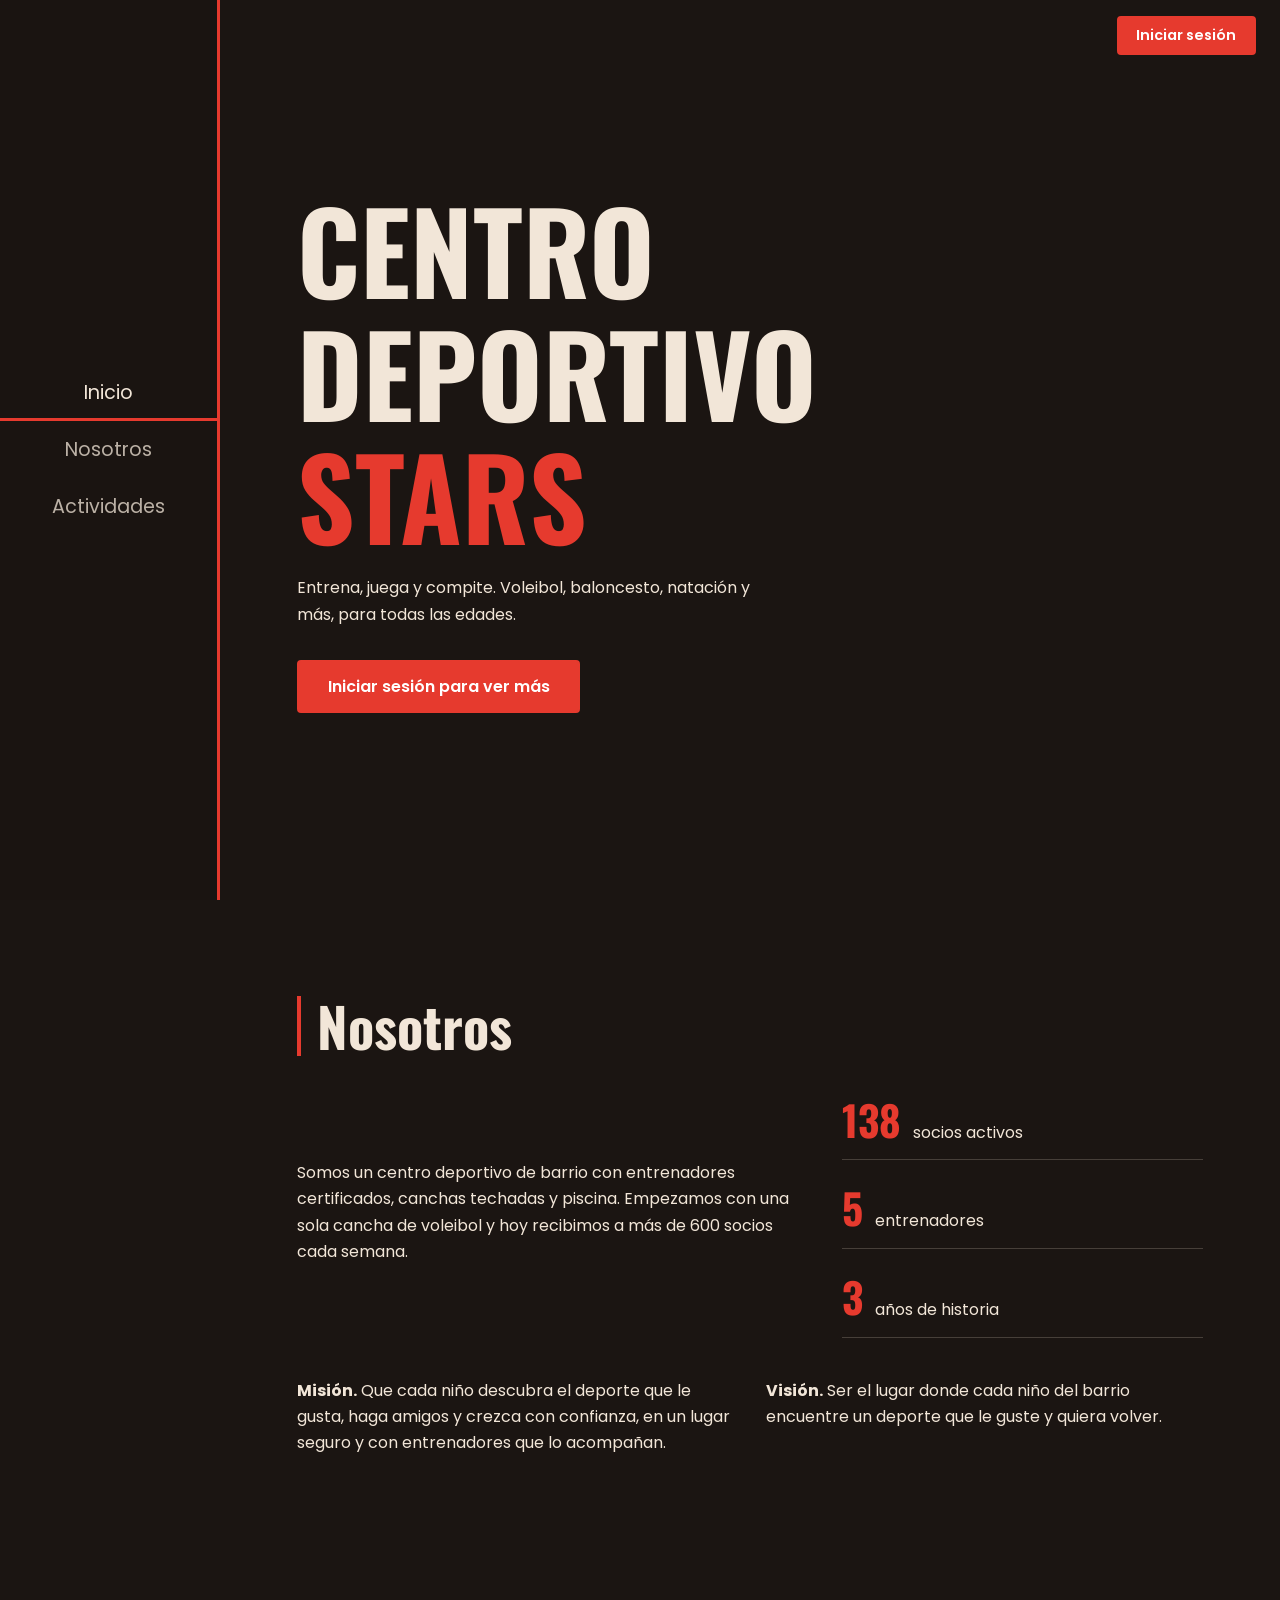
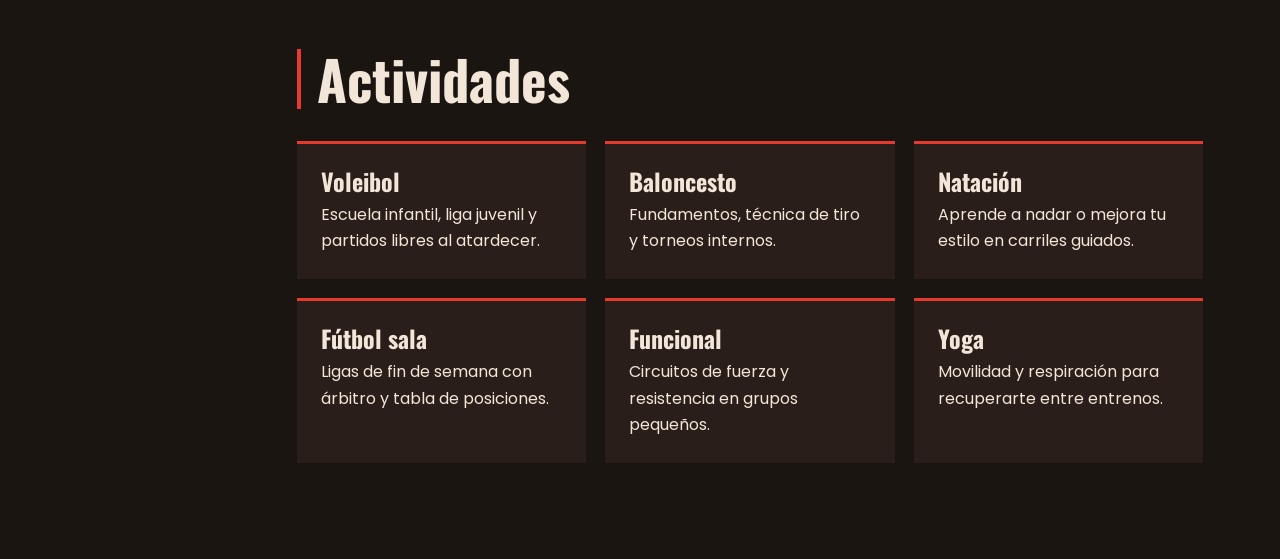
==== index.html @ 72cf9d16 "public" ====
<!DOCTYPE html>
<html lang="es">

<head>
  <meta charset="UTF-8">
  <meta name="viewport" content="width=device-width, initial-scale=1">
  <title>Centro Deportivo Stars</title>
  <link rel="preconnect" href="https://fonts.googleapis.com">
  <link rel="preconnect" href="https://fonts.gstatic.com" crossorigin>
  <link href="https://fonts.googleapis.com/css2?family=Oswald:wght@500;700&family=Poppins:wght@400;500;600&display=swap"
    rel="stylesheet">
  <link rel="stylesheet" href="styles.css">
  <link rel="stylesheet" href="auth.css">
</head>

<body>
  <!-- Zona de cuenta: muestra el botón de acceso o el nombre del usuario -->
  <div class="account" id="account"></div>

  <button class="menu-toggle" aria-label="Abrir menú" aria-expanded="false"><span></span><span></span></button>

  <aside class="sidebar" id="sidebar">
    <nav>
      <a href="#home" class="active">Inicio</a>
      <a href="#about">Nosotros</a>
      <a href="#activities">Actividades</a>
      <a href="#schedules" class="protected">Horarios</a>
      <a href="#calendar" class="protected">Calendario</a>
      <a href="#news" class="protected">Noticias</a>
      <a href="#contact" class="protected">Contacto</a>
    </nav>
  </aside>

  <main>
    <section class="hero" id="home">
      <div class="hero-text">
        <h1><span>Centro</span><span>Deportivo</span><span>Stars</span></h1>
        <p>Entrena, juega y compite. Voleibol, baloncesto, natación y más, para todas las edades.</p>
        <a href="#schedules" class="btn" id="heroCta">Ver horarios</a>
      </div>
    </section>

    <section class="block reveal" id="about">
      <h2>Nosotros</h2>
      <div class="about-grid">
        <p>Somos un centro deportivo de barrio con entrenadores certificados, canchas techadas y piscina. Empezamos con
          una sola cancha de voleibol y hoy recibimos a más de 600 socios cada semana.</p>
        <ul class="stats">
          <li><strong data-count="326">0</strong> socios activos</li>
          <li><strong data-count="12">0</strong> entrenadores</li>
          <li><strong data-count="6">0</strong> años de historia</li>
        </ul>
      </div>
      <div class="values">
        <p><b>Misión.</b> Que cada niño descubra el deporte que le gusta, haga amigos y crezca con confianza, en un
          lugar seguro y con entrenadores que lo acompañan.</p>
        <p><b>Visión.</b> Ser el lugar donde cada niño del barrio encuentre un deporte que le guste y quiera volver.</p>
      </div>
    </section>

    <section class="block reveal" id="activities">
      <h2>Actividades</h2>
      <div class="cards">
        <article class="card">
          <h3>Voleibol</h3>
          <p>Escuela infantil, liga juvenil y partidos libres al atardecer.</p>
        </article>
        <article class="card">
          <h3>Baloncesto</h3>
          <p>Fundamentos, técnica de tiro y torneos internos.</p>
        </article>
        <article class="card">
          <h3>Natación</h3>
          <p>Aprende a nadar o mejora tu estilo en carriles guiados.</p>
        </article>
        <article class="card">
          <h3>Fútbol sala</h3>
          <p>Ligas de fin de semana con árbitro y tabla de posiciones.</p>
        </article>
        <article class="card">
          <h3>Funcional</h3>
          <p>Circuitos de fuerza y resistencia en grupos pequeños.</p>
        </article>
        <article class="card">
          <h3>Yoga</h3>
          <p>Movilidad y respiración para recuperarte entre entrenos.</p>
        </article>
      </div>
    </section>

    <section class="block reveal protected" id="schedules">
      <h2>Horarios</h2>
      <div class="filters" role="group" aria-label="Filtrar por día">
        <button class="chip on" data-day="all">Todos</button>
        <button class="chip" data-day="lun">Lunes</button>
        <button class="chip" data-day="mie">Miércoles</button>
        <button class="chip" data-day="vie">Viernes</button>
        <button class="chip" data-day="sab">Sábado</button>
      </div>
      <div class="table-wrap">
        <table>
          <thead>
            <tr>
              <th>Día</th>
              <th>Hora</th>
              <th>Actividad</th>
              <th>Lugar</th>
            </tr>
          </thead>
          <tbody>
            <tr data-day="lun">
              <td>Lunes</td>
              <td>6:00 p. m.</td>
              <td>Voleibol juvenil</td>
              <td>Cancha 1</td>
            </tr>
            <tr data-day="lun">
              <td>Lunes</td>
              <td>7:30 p. m.</td>
              <td>Funcional</td>
              <td>Salón B</td>
            </tr>
            <tr data-day="mie">
              <td>Miércoles</td>
              <td>5:00 p. m.</td>
              <td>Natación</td>
              <td>Piscina</td>
            </tr>
            <tr data-day="mie">
              <td>Miércoles</td>
              <td>6:30 p. m.</td>
              <td>Baloncesto</td>
              <td>Cancha 2</td>
            </tr>
            <tr data-day="vie">
              <td>Viernes</td>
              <td>6:00 p. m.</td>
              <td>Fútbol sala</td>
              <td>Cancha 2</td>
            </tr>
            <tr data-day="vie">
              <td>Viernes</td>
              <td>7:30 p. m.</td>
              <td>Yoga</td>
              <td>Salón A</td>
            </tr>
            <tr data-day="sab">
              <td>Sábado</td>
              <td>9:00 a. m.</td>
              <td>Escuela de voleibol</td>
              <td>Cancha 1</td>
            </tr>
            <tr data-day="sab">
              <td>Sábado</td>
              <td>11:00 a. m.</td>
              <td>Natación infantil</td>
              <td>Piscina</td>
            </tr>
          </tbody>
        </table>
      </div>
    </section>

    <section class="block reveal protected" id="calendar">
      <h2>Calendario</h2>
      <div class="cal">
        <div class="cal-head">
          <button id="prev" aria-label="Mes anterior">‹</button>
          <strong id="monthLabel"></strong>
          <button id="next" aria-label="Mes siguiente">›</button>
        </div>
        <div class="cal-grid" id="calGrid"></div>
        <p class="cal-info" id="calInfo" aria-live="polite">Toca un día marcado para ver el evento.</p>
      </div>
    </section>

    <section class="block reveal protected" id="news">
      <h2>Noticias</h2>
      <div class="cards news">
        <article class="card"><time>Esta semana</time>
          <h3>Abren inscripciones al torneo de voleibol</h3>
          <p>Equipos mixtos de 6 jugadores. Cupos limitados hasta completar 16 equipos.</p>
        </article>
        <article class="card"><time>Este mes</time>
          <h3>Nuevo horario de natación infantil</h3>
          <p>Sumamos grupos los sábados por la mañana con instructores certificados.</p>
        </article>
        <article class="card"><time>Próximamente</time>
          <h3>Jornada de puertas abiertas</h3>
          <p>Prueba cualquier actividad gratis y conoce a los entrenadores.</p>
        </article>
        <article class="card"><time>Próximamente</time>
          <h3>Jarinsson es el mas duro</h3>
          <p>Tienen que ponerle un 100</p>
        </article>
      </div>
    </section>

    <section class="block reveal protected" id="contact">
      <h2>Contacto</h2>
      <div class="contact-grid">
        <ul class="info">
          <li><b>Dirección:</b> Calle Paraiso, #33</li>
          <li><b>Teléfono:</b> (849) 650-6142</li>
          <li><b>Correo:</b> info@centrostars.com</li>
          <li><b>Abierto:</b> lunes a sábado, 6:00 a. m. a 9:00 p. m.</li>
        </ul>
        <form id="contactForm" novalidate>
          <label>Nombre<input name="nombre" required></label>
          <label>Correo<input name="correo" type="email" required></label>
          <label>Mensaje<textarea name="mensaje" rows="4" required></textarea></label>
          <button class="btn" type="submit">Enviar mensaje</button>
          <p class="form-msg" id="formMsg" aria-live="polite"></p>
        </form>
      </div>
      <footer>© <span id="year"></span> Centro Deportivo Stars - Yoameli - Zurisadai - Jogeimis - Jarinsson</footer>
    </section>
  </main>

  <script src="script.js"></script>
  <script src="auth.js"></script>
</body>

</html>
---- styles.css ----
:root {
  --night: #1b1512;
  --haze: #2a1e1a;
  --ember: #e63a2e;
  --sand: #f2e6d8;
  --dusk: #c9622f;
  --side: 220px;
}
* { box-sizing: border-box; margin: 0; }
html { scroll-behavior: smooth; }
body { background: var(--night); color: var(--sand); font-family: 'Poppins', system-ui, sans-serif; line-height: 1.65; }
h1, h2, h3 { font-family: 'Oswald', Impact, sans-serif; line-height: 1.1; }
a { color: inherit; text-decoration: none; }
:focus-visible { outline: 3px solid var(--dusk); outline-offset: 3px; }

/* Barra de desplazamiento con los colores de la página */
html { scrollbar-color: var(--ember) var(--night); }
@supports selector(::-webkit-scrollbar) {
  html { scrollbar-color: auto; }
  ::-webkit-scrollbar { width: 10px; height: 10px; }
  ::-webkit-scrollbar-track { background: var(--night); }
  ::-webkit-scrollbar-thumb { background: var(--ember); border-radius: 99px; border: 2px solid var(--night); }
  ::-webkit-scrollbar-thumb:hover { background: var(--dusk); }
}

/* Menú lateral con línea roja, como en el diseño */
.sidebar {
  position: fixed; inset: 0 auto 0 0; width: var(--side);
  display: flex; align-items: center; justify-content: center;
  background: rgba(27, 21, 18, .92); border-right: 3px solid var(--ember); z-index: 20;
}
.sidebar nav { width: 100%; display: flex; flex-direction: column; }
.sidebar a {
  position: relative; padding: .8rem 0; text-align: center; font-size: 1.2rem;
  opacity: .75; transition: opacity .25s, letter-spacing .25s;
}
.sidebar a::after {
  content: ''; position: absolute; left: 0; bottom: 0; height: 3px; width: 100%;
  background: var(--ember); transform: scaleX(0); transform-origin: left; transition: transform .35s;
}
.sidebar a:hover { opacity: 1; letter-spacing: .04em; }
.sidebar a.active { opacity: 1; }
.sidebar a.active::after { transform: scaleX(1); }

main { margin-left: var(--side); }

/* Portada */
.hero { position: relative; min-height: 100vh; display: flex; align-items: center; overflow: hidden; background: url('images/hero.svg') center / cover no-repeat, var(--night); }
.hero::after { content: ''; position: absolute; inset: 0; background: linear-gradient(90deg, rgba(27,21,18,.85), rgba(27,21,18,.1) 70%); }
.hero-text { position: relative; z-index: 2; padding: 0 clamp(1.5rem, 6vw, 5rem); width: 100%; }
.hero h1 { font-size: clamp(3.2rem, 9vw, 7rem); text-transform: uppercase; }
.hero h1 span { display: block; overflow: hidden; animation: rise .9s cubic-bezier(.2, .8, .2, 1) both; }
.hero h1 span:nth-child(2) { animation-delay: .15s; }
.hero h1 span:nth-child(3) { animation-delay: .3s; color: var(--ember); }
.hero p { margin: 1.2rem 0 2rem; max-width: 30rem; animation: fade 1s .7s both; }
.hero .btn { animation: fade 1s .9s both; }
@keyframes rise { from { transform: translateY(100%); opacity: 0; } to { transform: none; opacity: 1; } }
@keyframes fade { from { opacity: 0; transform: translateY(12px); } to { opacity: 1; transform: none; } }


.btn {
  display: inline-block; border: 2px solid var(--ember); background: var(--ember); color: #fff;
  padding: .75rem 1.8rem; font: 600 1rem 'Poppins', sans-serif; cursor: pointer; border-radius: 4px;
  transition: transform .2s, background .2s, color .2s;
}
.btn:hover { background: transparent; color: var(--sand); transform: translateY(-2px); }

/* Secciones */
.block { padding: 6rem clamp(1.5rem, 6vw, 5rem); max-width: 70rem; }
.block h2 { font-size: clamp(2.2rem, 5vw, 3.4rem); margin-bottom: 2rem; padding-left: 1rem; border-left: 4px solid var(--ember); }
.reveal { opacity: 0; transform: translateY(30px); transition: opacity .8s, transform .8s; }
.reveal.in { opacity: 1; transform: none; }

.about-grid { display: grid; grid-template-columns: 1.4fr 1fr; gap: 2.5rem; align-items: center; }
.stats { list-style: none; padding: 0; display: grid; gap: 1rem; }
.stats li { border-bottom: 1px solid rgba(242, 230, 216, .2); padding-bottom: .6rem; }
.stats strong { font: 700 2.6rem 'Oswald', sans-serif; color: var(--ember); margin-right: .5rem; }
.values { display: grid; grid-template-columns: 1fr 1fr; gap: 2rem; margin-top: 2.5rem; }

.cards { display: grid; grid-template-columns: repeat(auto-fill, minmax(15rem, 1fr)); gap: 1.2rem; }
.card { background: var(--haze); border-top: 3px solid var(--ember); padding: 1.5rem; transition: transform .3s, background .3s; }
.card:hover { transform: translateY(-6px); background: #38271f; }
.card h3 { font-size: 1.5rem; margin-bottom: .5rem; }
.card time { font-size: .85rem; color: var(--dusk); }

.filters { display: flex; flex-wrap: wrap; gap: .5rem; margin-bottom: 1.2rem; }
.chip { background: none; border: 1px solid rgba(242, 230, 216, .35); color: var(--sand); padding: .4rem 1.1rem; border-radius: 99px; cursor: pointer; font: inherit; transition: .2s; }
.chip:hover { border-color: var(--ember); }
.chip.on { background: var(--ember); border-color: var(--ember); color: #fff; }
.table-wrap { overflow-x: auto; overflow-y: hidden; }
table { width: 100%; border-collapse: collapse; }
th, td { text-align: left; padding: .8rem 1rem; border-bottom: 1px solid rgba(242, 230, 216, .12); white-space: nowrap; }
th { color: var(--dusk); font-weight: 500; }
tbody tr { transition: background .2s; }
tbody tr:hover { background: var(--haze); }
tbody tr.hide { display: none; }
tbody tr.pop { animation: show .4s both; }
@keyframes show { from { opacity: 0; } to { opacity: 1; } }

.cal { max-width: 28rem; }
.cal-head { display: flex; justify-content: space-between; align-items: center; margin-bottom: .8rem; }
.cal-head button { background: var(--haze); color: var(--sand); border: 0; width: 2.4rem; height: 2.4rem; border-radius: 50%; font-size: 1.4rem; cursor: pointer; transition: background .2s; }
.cal-head button:hover { background: var(--ember); }
.cal-grid { display: grid; grid-template-columns: repeat(7, 1fr); gap: .3rem; text-align: center; }
.cal-grid .dow { font-size: .8rem; color: var(--dusk); }
.cal-grid button { aspect-ratio: 1; border: 0; background: transparent; color: var(--sand); font: inherit; border-radius: 8px; cursor: default; }
.cal-grid button.today { outline: 2px solid var(--dusk); }
.cal-grid button.event { background: var(--ember); color: #fff; cursor: pointer; font-weight: 600; transition: transform .2s; }
.cal-grid button.event:hover { transform: scale(1.12); }
.cal-info { margin-top: 1rem; min-height: 3rem; }

.contact-grid { display: grid; grid-template-columns: 1fr 1.2fr; gap: 3rem; }
.info { list-style: none; padding: 0; display: grid; gap: .8rem; }
form { display: grid; gap: 1rem; }
label { display: grid; gap: .3rem; font-size: .9rem; }
input, textarea { background: var(--haze); border: 1px solid transparent; color: var(--sand); padding: .7rem .9rem; font: inherit; border-radius: 4px; transition: border-color .2s; }
input:focus, textarea:focus { outline: 0; border-color: var(--ember); }
input.bad, textarea.bad { border-color: var(--ember); animation: shake .3s; }
@keyframes shake { 25% { transform: translateX(-5px); } 75% { transform: translateX(5px); } }
.form-msg { min-height: 1.5rem; }
footer { margin-top: 5rem; font-size: .85rem; opacity: .6; }

/* Móvil: el menú pasa a un panel que se abre con el botón */
.menu-toggle { display: none; }
@media (max-width: 820px) {
  main { margin-left: 0; }
  .sidebar { transform: translateX(-100%); transition: transform .35s; width: 70vw; }
  .sidebar.open { transform: none; }
  .menu-toggle { display: grid; gap: 6px; position: fixed; top: 1rem; left: 1rem; z-index: 30; background: var(--haze); border: 0; padding: 12px; border-radius: 6px; cursor: pointer; }
  .menu-toggle span { display: block; width: 24px; height: 3px; background: var(--sand); }
  .about-grid, .values, .contact-grid { grid-template-columns: 1fr; }
}
@media (prefers-reduced-motion: reduce) {
  *, *::before, *::after { animation: none !important; transition: none !important; }
  .reveal { opacity: 1; transform: none; }
}
---- auth.css ----
/* Zona de cuenta fija en la esquina de la página principal */
.account { position: fixed; top: 1rem; right: 1.5rem; z-index: 25; display: flex; align-items: center; gap: .8rem; }
.btn.small { padding: .45rem 1.1rem; font-size: .9rem; }

/* Página de acceso */
.auth-page { min-height: 100vh; display: grid; place-items: center; padding: 1.5rem; background: url('images/hero.svg') center / cover no-repeat, var(--night); }
.auth-card { width: min(26rem, 100%); background: rgba(42, 30, 26, .96); border-top: 3px solid var(--ember); padding: 2rem; animation: fade .6s both; }
.auth-card h1 { font-size: 2.4rem; text-transform: uppercase; margin-bottom: 1rem; }
.tabs { display: flex; margin-bottom: 1.5rem; border-bottom: 1px solid rgba(242, 230, 216, .2); }
.tab { flex: 1; background: none; border: 0; border-bottom: 3px solid transparent; margin-bottom: -1px; color: var(--sand); padding: .7rem; font: 500 1rem 'Poppins', sans-serif; cursor: pointer; opacity: .6; transition: opacity .25s, border-color .25s; }
.tab:hover { opacity: 1; }
.tab[aria-selected="true"] { opacity: 1; border-color: var(--ember); }
.auth-card form .btn { width: 100%; }
.field { display: grid; gap: .3rem; font-size: .9rem; }
.pass-wrap { position: relative; display: grid; }
.pass-wrap input { padding-right: 3rem; }
.eye { position: absolute; right: .3rem; top: 50%; transform: translateY(-50%); width: 2.2rem; height: 2.2rem; display: grid; place-items: center; padding: 0; background: none; border: 0; color: var(--dusk); cursor: pointer; transition: color .2s; }
.eye:hover { color: var(--sand); }
.eye svg { width: 1.3rem; height: 1.3rem; fill: none; stroke: currentColor; stroke-width: 2; stroke-linecap: round; stroke-linejoin: round; }
.eye .slash { display: none; }
.eye[aria-pressed="true"] .slash { display: block; }
.hidden { display: none; }
.back { display: inline-block; margin-top: 1rem; font-size: .9rem; opacity: .75; transition: opacity .2s; }
.back:hover { opacity: 1; }

/* Sin sesión iniciada solo se ve la portada */
body:not(.member) .protected { display: none; }

/* Los datos que vienen de la sesión no se pueden editar */
input[readonly] { opacity: .7; cursor: not-allowed; }
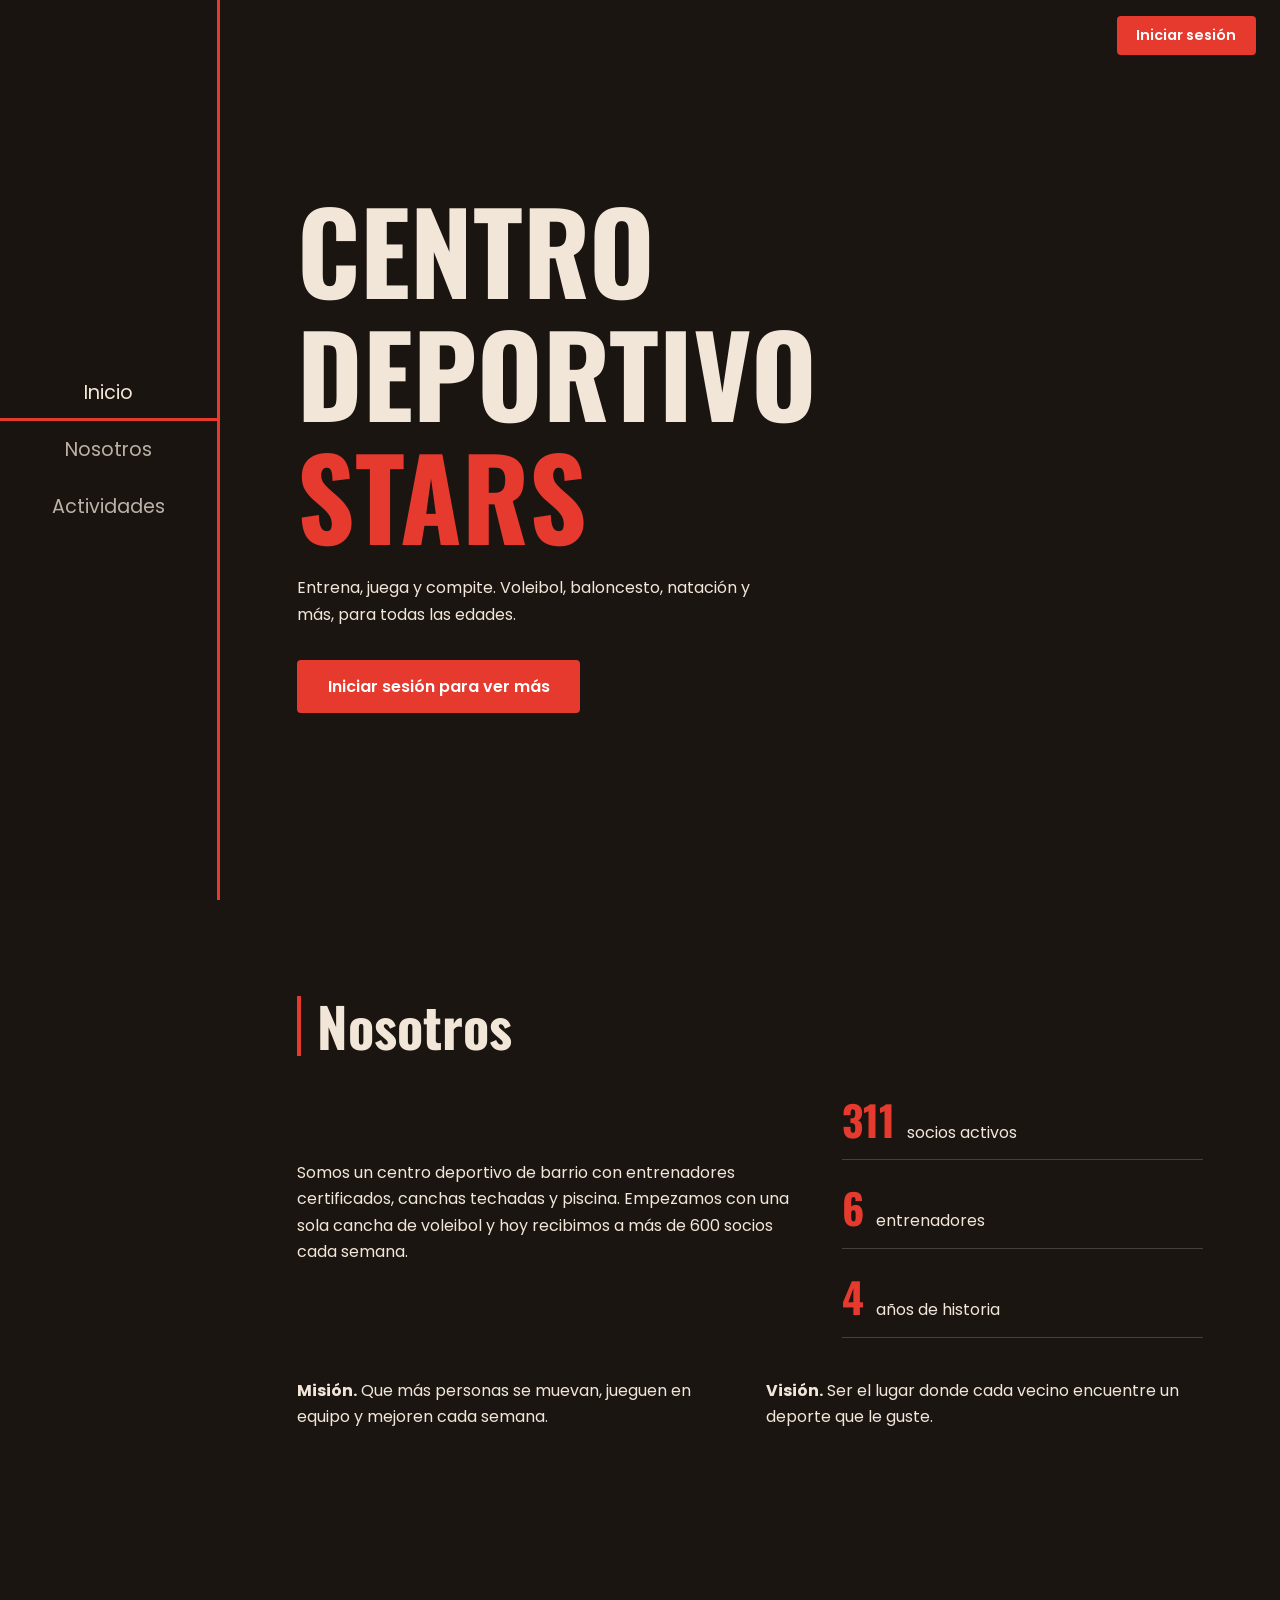
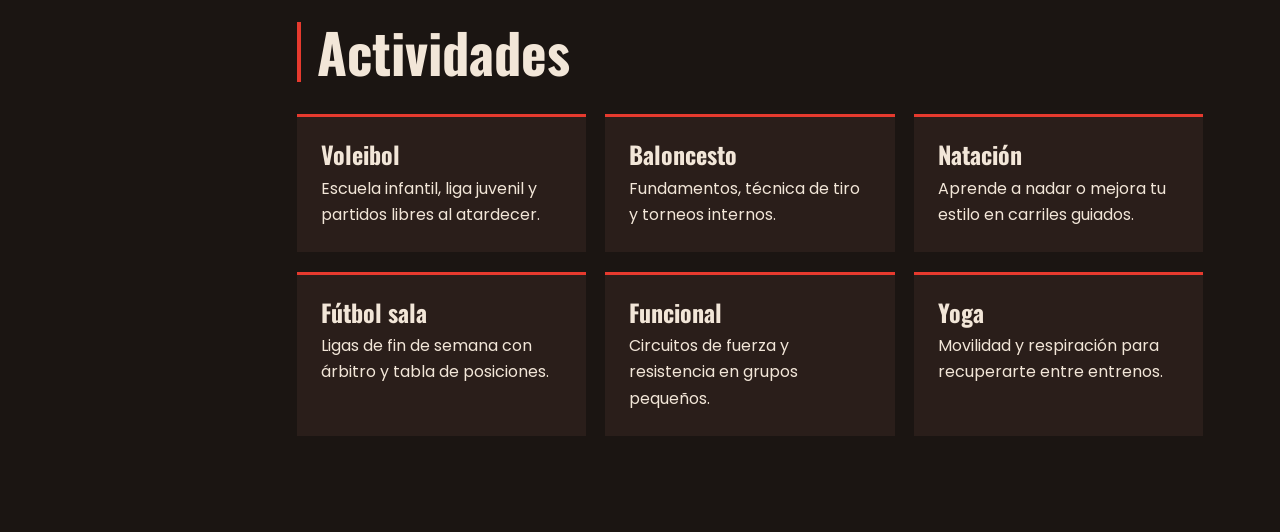
==== commit 0e697608: "update" ====
--- a/index.html
+++ b/index.html
@@ -1,18 +1,16 @@
 <!DOCTYPE html>
 <html lang="es">
-
 <head>
   <meta charset="UTF-8">
   <meta name="viewport" content="width=device-width, initial-scale=1">
-  <title>Centro Deportivo Stars</title>
+  <meta name="theme-color" content="#1b1512">
+  <title>Centro Deportivo Estrella</title>
   <link rel="preconnect" href="https://fonts.googleapis.com">
   <link rel="preconnect" href="https://fonts.gstatic.com" crossorigin>
-  <link href="https://fonts.googleapis.com/css2?family=Oswald:wght@500;700&family=Poppins:wght@400;500;600&display=swap"
-    rel="stylesheet">
+  <link href="https://fonts.googleapis.com/css2?family=Oswald:wght@500;700&family=Poppins:wght@400;500;600&display=swap" rel="stylesheet">
   <link rel="stylesheet" href="styles.css">
   <link rel="stylesheet" href="auth.css">
 </head>
-
 <body>
   <!-- Zona de cuenta: muestra el botón de acceso o el nombre del usuario -->
   <div class="account" id="account"></div>
@@ -43,48 +41,28 @@
     <section class="block reveal" id="about">
       <h2>Nosotros</h2>
       <div class="about-grid">
-        <p>Somos un centro deportivo de barrio con entrenadores certificados, canchas techadas y piscina. Empezamos con
-          una sola cancha de voleibol y hoy recibimos a más de 600 socios cada semana.</p>
+        <p>Somos un centro deportivo de barrio con entrenadores certificados, canchas techadas y piscina. Empezamos con una sola cancha de voleibol y hoy recibimos a más de 600 socios cada semana.</p>
         <ul class="stats">
-          <li><strong data-count="326">0</strong> socios activos</li>
+          <li><strong data-count="600">0</strong> socios activos</li>
           <li><strong data-count="12">0</strong> entrenadores</li>
-          <li><strong data-count="6">0</strong> años de historia</li>
+          <li><strong data-count="8">0</strong> años de historia</li>
         </ul>
       </div>
       <div class="values">
-        <p><b>Misión.</b> Que cada niño descubra el deporte que le gusta, haga amigos y crezca con confianza, en un
-          lugar seguro y con entrenadores que lo acompañan.</p>
-        <p><b>Visión.</b> Ser el lugar donde cada niño del barrio encuentre un deporte que le guste y quiera volver.</p>
+        <p><b>Misión.</b> Que más personas se muevan, jueguen en equipo y mejoren cada semana.</p>
+        <p><b>Visión.</b> Ser el lugar donde cada vecino encuentre un deporte que le guste.</p>
       </div>
     </section>
 
     <section class="block reveal" id="activities">
       <h2>Actividades</h2>
       <div class="cards">
-        <article class="card">
-          <h3>Voleibol</h3>
-          <p>Escuela infantil, liga juvenil y partidos libres al atardecer.</p>
-        </article>
-        <article class="card">
-          <h3>Baloncesto</h3>
-          <p>Fundamentos, técnica de tiro y torneos internos.</p>
-        </article>
-        <article class="card">
-          <h3>Natación</h3>
-          <p>Aprende a nadar o mejora tu estilo en carriles guiados.</p>
-        </article>
-        <article class="card">
-          <h3>Fútbol sala</h3>
-          <p>Ligas de fin de semana con árbitro y tabla de posiciones.</p>
-        </article>
-        <article class="card">
-          <h3>Funcional</h3>
-          <p>Circuitos de fuerza y resistencia en grupos pequeños.</p>
-        </article>
-        <article class="card">
-          <h3>Yoga</h3>
-          <p>Movilidad y respiración para recuperarte entre entrenos.</p>
-        </article>
+        <article class="card"><h3>Voleibol</h3><p>Escuela infantil, liga juvenil y partidos libres al atardecer.</p></article>
+        <article class="card"><h3>Baloncesto</h3><p>Fundamentos, técnica de tiro y torneos internos.</p></article>
+        <article class="card"><h3>Natación</h3><p>Aprende a nadar o mejora tu estilo en carriles guiados.</p></article>
+        <article class="card"><h3>Fútbol sala</h3><p>Ligas de fin de semana con árbitro y tabla de posiciones.</p></article>
+        <article class="card"><h3>Funcional</h3><p>Circuitos de fuerza y resistencia en grupos pequeños.</p></article>
+        <article class="card"><h3>Yoga</h3><p>Movilidad y respiración para recuperarte entre entrenos.</p></article>
       </div>
     </section>
 
@@ -99,63 +77,16 @@
       </div>
       <div class="table-wrap">
         <table>
-          <thead>
-            <tr>
-              <th>Día</th>
-              <th>Hora</th>
-              <th>Actividad</th>
-              <th>Lugar</th>
-            </tr>
-          </thead>
+          <thead><tr><th>Día</th><th>Hora</th><th>Actividad</th><th>Lugar</th></tr></thead>
           <tbody>
-            <tr data-day="lun">
-              <td>Lunes</td>
-              <td>6:00 p. m.</td>
-              <td>Voleibol juvenil</td>
-              <td>Cancha 1</td>
-            </tr>
-            <tr data-day="lun">
-              <td>Lunes</td>
-              <td>7:30 p. m.</td>
-              <td>Funcional</td>
-              <td>Salón B</td>
-            </tr>
-            <tr data-day="mie">
-              <td>Miércoles</td>
-              <td>5:00 p. m.</td>
-              <td>Natación</td>
-              <td>Piscina</td>
-            </tr>
-            <tr data-day="mie">
-              <td>Miércoles</td>
-              <td>6:30 p. m.</td>
-              <td>Baloncesto</td>
-              <td>Cancha 2</td>
-            </tr>
-            <tr data-day="vie">
-              <td>Viernes</td>
-              <td>6:00 p. m.</td>
-              <td>Fútbol sala</td>
-              <td>Cancha 2</td>
-            </tr>
-            <tr data-day="vie">
-              <td>Viernes</td>
-              <td>7:30 p. m.</td>
-              <td>Yoga</td>
-              <td>Salón A</td>
-            </tr>
-            <tr data-day="sab">
-              <td>Sábado</td>
-              <td>9:00 a. m.</td>
-              <td>Escuela de voleibol</td>
-              <td>Cancha 1</td>
-            </tr>
-            <tr data-day="sab">
-              <td>Sábado</td>
-              <td>11:00 a. m.</td>
-              <td>Natación infantil</td>
-              <td>Piscina</td>
-            </tr>
+            <tr data-day="lun"><td>Lunes</td><td>6:00 p. m.</td><td>Voleibol juvenil</td><td>Cancha 1</td></tr>
+            <tr data-day="lun"><td>Lunes</td><td>7:30 p. m.</td><td>Funcional</td><td>Salón B</td></tr>
+            <tr data-day="mie"><td>Miércoles</td><td>5:00 p. m.</td><td>Natación</td><td>Piscina</td></tr>
+            <tr data-day="mie"><td>Miércoles</td><td>6:30 p. m.</td><td>Baloncesto</td><td>Cancha 2</td></tr>
+            <tr data-day="vie"><td>Viernes</td><td>6:00 p. m.</td><td>Fútbol sala</td><td>Cancha 2</td></tr>
+            <tr data-day="vie"><td>Viernes</td><td>7:30 p. m.</td><td>Yoga</td><td>Salón A</td></tr>
+            <tr data-day="sab"><td>Sábado</td><td>9:00 a. m.</td><td>Escuela de voleibol</td><td>Cancha 1</td></tr>
+            <tr data-day="sab"><td>Sábado</td><td>11:00 a. m.</td><td>Natación infantil</td><td>Piscina</td></tr>
           </tbody>
         </table>
       </div>
@@ -177,22 +108,9 @@
     <section class="block reveal protected" id="news">
       <h2>Noticias</h2>
       <div class="cards news">
-        <article class="card"><time>Esta semana</time>
-          <h3>Abren inscripciones al torneo de voleibol</h3>
-          <p>Equipos mixtos de 6 jugadores. Cupos limitados hasta completar 16 equipos.</p>
-        </article>
-        <article class="card"><time>Este mes</time>
-          <h3>Nuevo horario de natación infantil</h3>
-          <p>Sumamos grupos los sábados por la mañana con instructores certificados.</p>
-        </article>
-        <article class="card"><time>Próximamente</time>
-          <h3>Jornada de puertas abiertas</h3>
-          <p>Prueba cualquier actividad gratis y conoce a los entrenadores.</p>
-        </article>
-        <article class="card"><time>Próximamente</time>
-          <h3>Jarinsson es el mas duro</h3>
-          <p>Tienen que ponerle un 100</p>
-        </article>
+        <article class="card"><time>Esta semana</time><h3>Abren inscripciones al torneo de voleibol</h3><p>Equipos mixtos de 6 jugadores. Cupos limitados hasta completar 16 equipos.</p></article>
+        <article class="card"><time>Este mes</time><h3>Nuevo horario de natación infantil</h3><p>Sumamos grupos los sábados por la mañana con instructores certificados.</p></article>
+        <article class="card"><time>Próximamente</time><h3>Jornada de puertas abiertas</h3><p>Prueba cualquier actividad gratis y conoce a los entrenadores.</p></article>
       </div>
     </section>
 
@@ -200,9 +118,9 @@
       <h2>Contacto</h2>
       <div class="contact-grid">
         <ul class="info">
-          <li><b>Dirección:</b> Calle Paraiso, #33</li>
-          <li><b>Teléfono:</b> (849) 650-6142</li>
-          <li><b>Correo:</b> info@centrostars.com</li>
+          <li><b>Dirección:</b> Calle Principal #123</li>
+          <li><b>Teléfono:</b> (809) 000-0000</li>
+          <li><b>Correo:</b> info@centroestrella.com</li>
           <li><b>Abierto:</b> lunes a sábado, 6:00 a. m. a 9:00 p. m.</li>
         </ul>
         <form id="contactForm" novalidate>
@@ -213,12 +131,11 @@
           <p class="form-msg" id="formMsg" aria-live="polite"></p>
         </form>
       </div>
-      <footer>© <span id="year"></span> Centro Deportivo Stars - Yoameli - Zurisadai - Jogeimis - Jarinsson</footer>
+      <footer>© <span id="year"></span> Centro Deportivo Estrella</footer>
     </section>
   </main>
 
   <script src="script.js"></script>
   <script src="auth.js"></script>
 </body>
-
 </html>
--- a/styles.css
+++ b/styles.css
@@ -45,7 +45,7 @@
 main { margin-left: var(--side); }
 
 /* Portada */
-.hero { position: relative; min-height: 100vh; display: flex; align-items: center; overflow: hidden; background: url('images/hero.svg') center / cover no-repeat, var(--night); }
+.hero { position: relative; min-height: 100vh; min-height: 100svh; display: flex; align-items: center; overflow: hidden; background: url('images/hero.svg') center / cover no-repeat, var(--night); }
 .hero::after { content: ''; position: absolute; inset: 0; background: linear-gradient(90deg, rgba(27,21,18,.85), rgba(27,21,18,.1) 70%); }
 .hero-text { position: relative; z-index: 2; padding: 0 clamp(1.5rem, 6vw, 5rem); width: 100%; }
 .hero h1 { font-size: clamp(3.2rem, 9vw, 7rem); text-transform: uppercase; }
@@ -124,11 +124,27 @@
 .menu-toggle { display: none; }
 @media (max-width: 820px) {
   main { margin-left: 0; }
-  .sidebar { transform: translateX(-100%); transition: transform .35s; width: 70vw; }
-  .sidebar.open { transform: none; }
+  .sidebar { width: 70vw; max-width: 18rem; transform: translateX(-100%); visibility: hidden; transition: transform .35s, visibility 0s .35s; }
+  .sidebar.open { transform: none; visibility: visible; transition: transform .35s; }
+  body.menu-open { overflow: hidden; }
+  body.menu-open::after { content: ''; position: fixed; inset: 0; background: rgba(0, 0, 0, .55); z-index: 15; }
   .menu-toggle { display: grid; gap: 6px; position: fixed; top: 1rem; left: 1rem; z-index: 30; background: var(--haze); border: 0; padding: 12px; border-radius: 6px; cursor: pointer; }
-  .menu-toggle span { display: block; width: 24px; height: 3px; background: var(--sand); }
+  .menu-toggle span { display: block; width: 24px; height: 3px; background: var(--sand); transition: transform .3s; }
+  .menu-toggle[aria-expanded="true"] span:first-child { transform: translateY(4.5px) rotate(45deg); }
+  .menu-toggle[aria-expanded="true"] span:last-child { transform: translateY(-4.5px) rotate(-45deg); }
+  .hero { background-position: 72% center; }
+  .hero::after { background: linear-gradient(180deg, rgba(27, 21, 18, .55), rgba(27, 21, 18, .85)); }
+  .hero-text { padding-block: 4rem 2rem; }
+  .block { padding: 4rem 1.25rem; }
   .about-grid, .values, .contact-grid { grid-template-columns: 1fr; }
+  .values { gap: 1rem; }
+  .contact-grid { gap: 2rem; }
+}
+@media (max-width: 600px) {
+  .block h2 { margin-bottom: 1.5rem; }
+  .chip { padding: .5rem 1rem; }
+  th, td { padding: .6rem .4rem; font-size: .85rem; white-space: normal; }
+  .stats strong { font-size: 2.2rem; }
 }
 @media (prefers-reduced-motion: reduce) {
   *, *::before, *::after { animation: none !important; transition: none !important; }
--- a/auth.css
+++ b/auth.css
@@ -1,9 +1,10 @@
 /* Zona de cuenta fija en la esquina de la página principal */
 .account { position: fixed; top: 1rem; right: 1.5rem; z-index: 25; display: flex; align-items: center; gap: .8rem; }
 .btn.small { padding: .45rem 1.1rem; font-size: .9rem; }
+.account span { max-width: 9rem; overflow: hidden; text-overflow: ellipsis; white-space: nowrap; }
 
 /* Página de acceso */
-.auth-page { min-height: 100vh; display: grid; place-items: center; padding: 1.5rem; background: url('images/hero.svg') center / cover no-repeat, var(--night); }
+.auth-page { min-height: 100vh; min-height: 100svh; display: grid; place-items: center; padding: 1.5rem; background: url('images/hero.svg') center / cover no-repeat, var(--night); }
 .auth-card { width: min(26rem, 100%); background: rgba(42, 30, 26, .96); border-top: 3px solid var(--ember); padding: 2rem; animation: fade .6s both; }
 .auth-card h1 { font-size: 2.4rem; text-transform: uppercase; margin-bottom: 1rem; }
 .tabs { display: flex; margin-bottom: 1.5rem; border-bottom: 1px solid rgba(242, 230, 216, .2); }
@@ -27,4 +28,14 @@
 body:not(.member) .protected { display: none; }
 
 /* Los datos que vienen de la sesión no se pueden editar */
-input[readonly] { opacity: .7; cursor: not-allowed; }+input[readonly] { opacity: .7; cursor: not-allowed; }
+
+/* Móvil: la zona de cuenta y los botones se adaptan a pantallas pequeñas */
+@media (max-width: 820px) {
+  .account { right: 1rem; }
+  .eye { width: 2.5rem; height: 2.5rem; }
+}
+@media (max-width: 480px) {
+  .account span { display: none; }
+  .auth-card { padding: 1.5rem; }
+}
